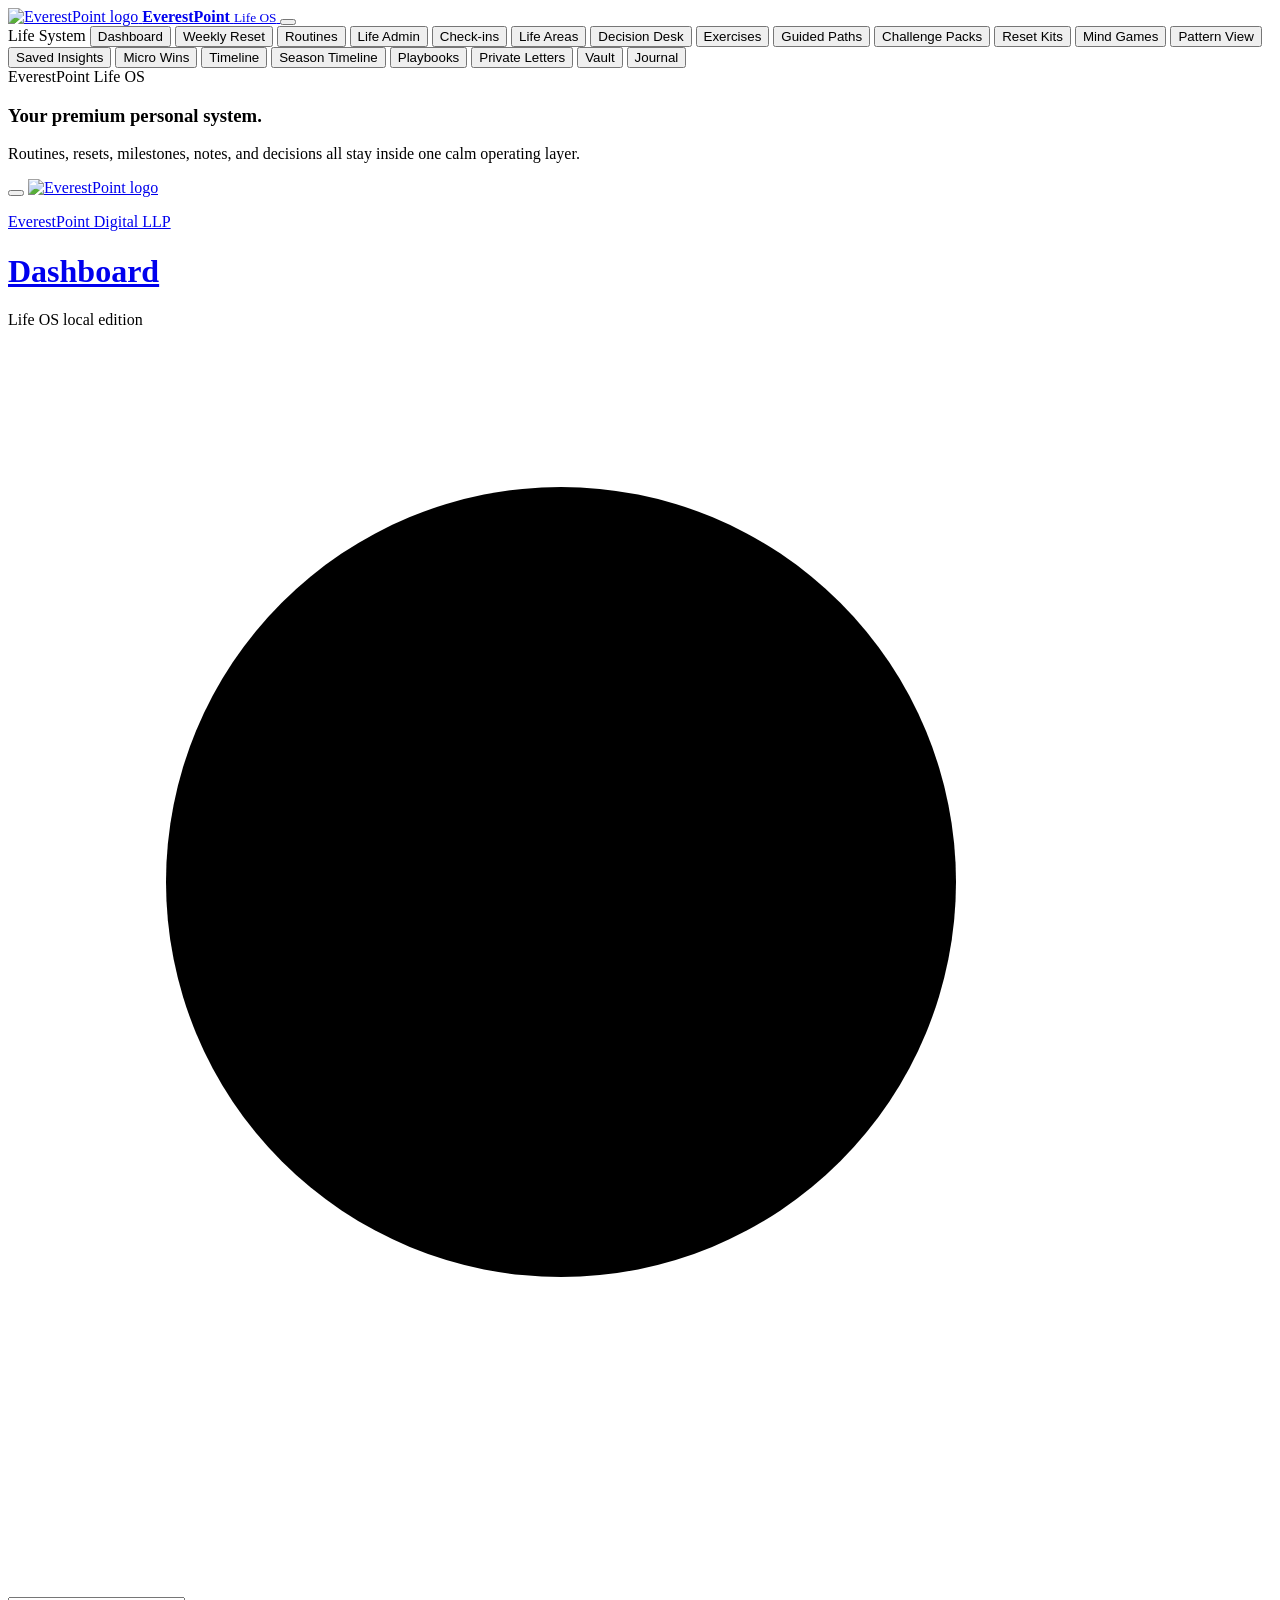
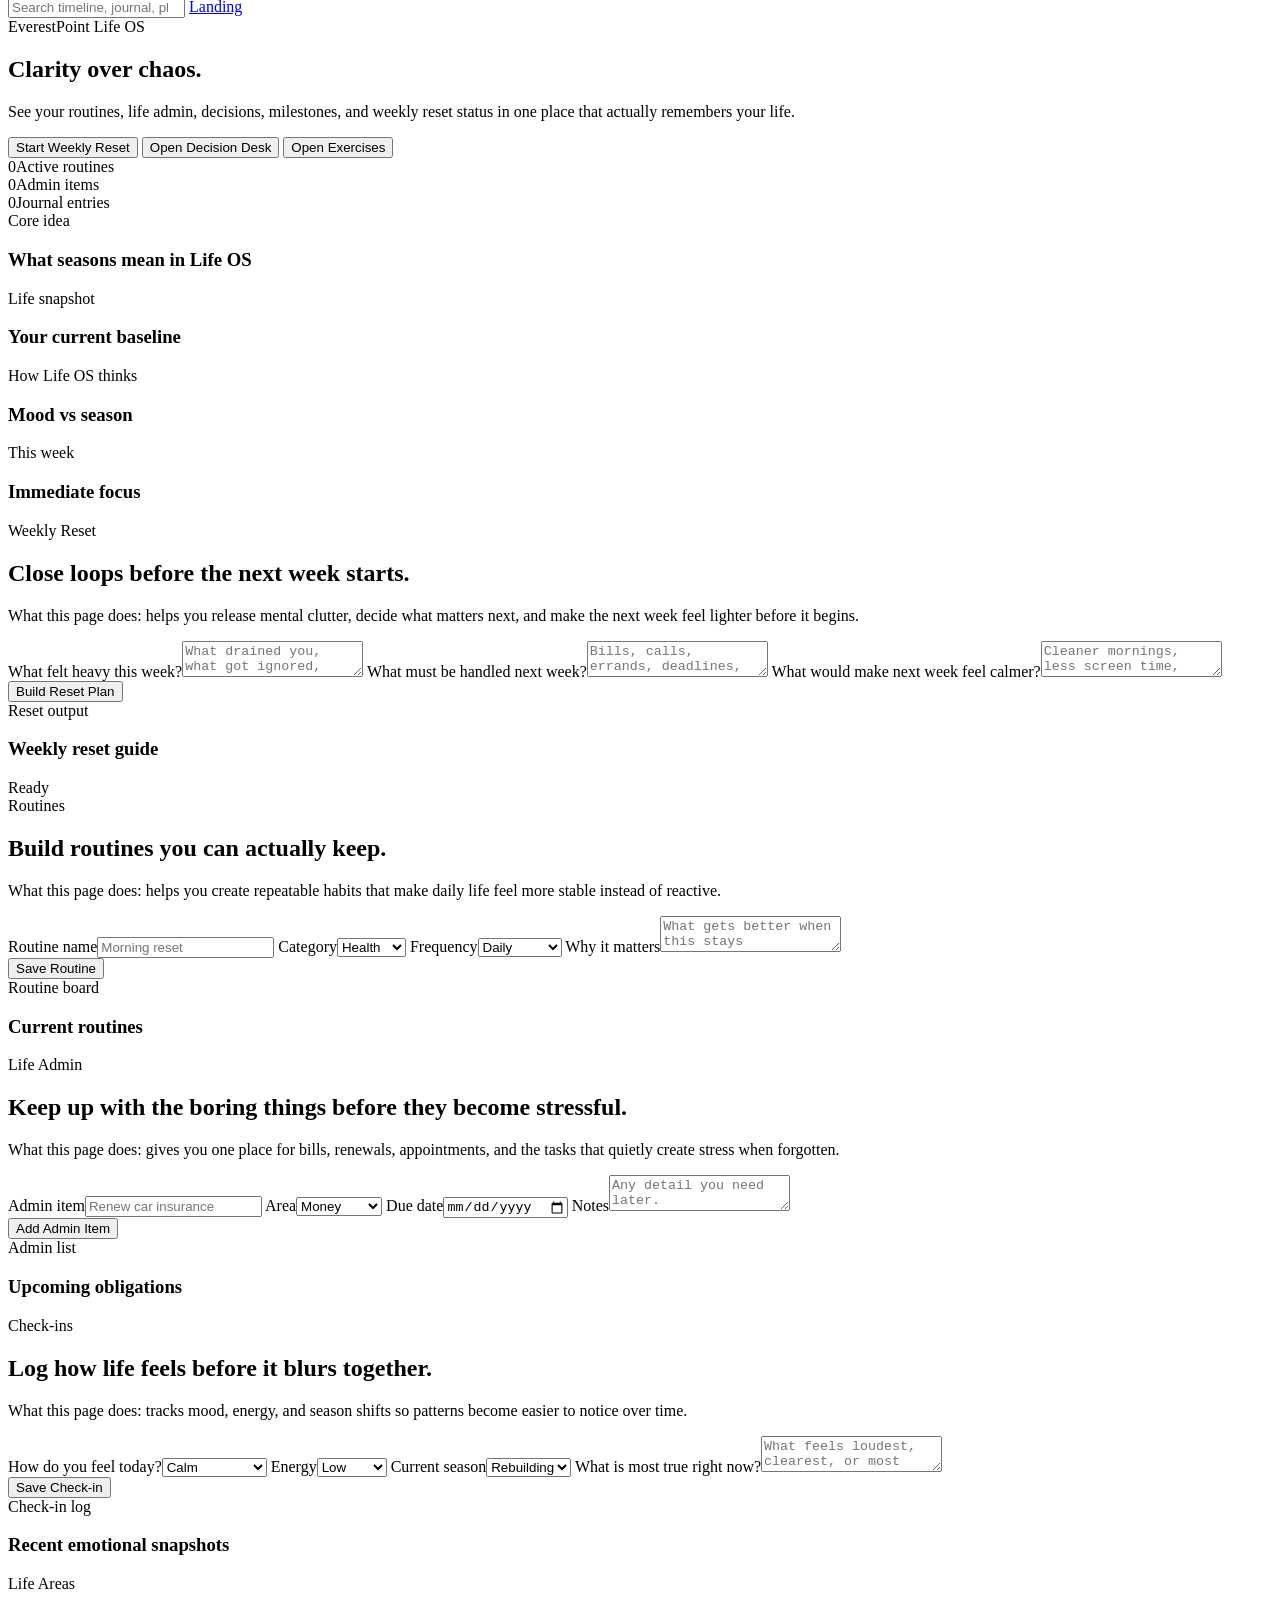
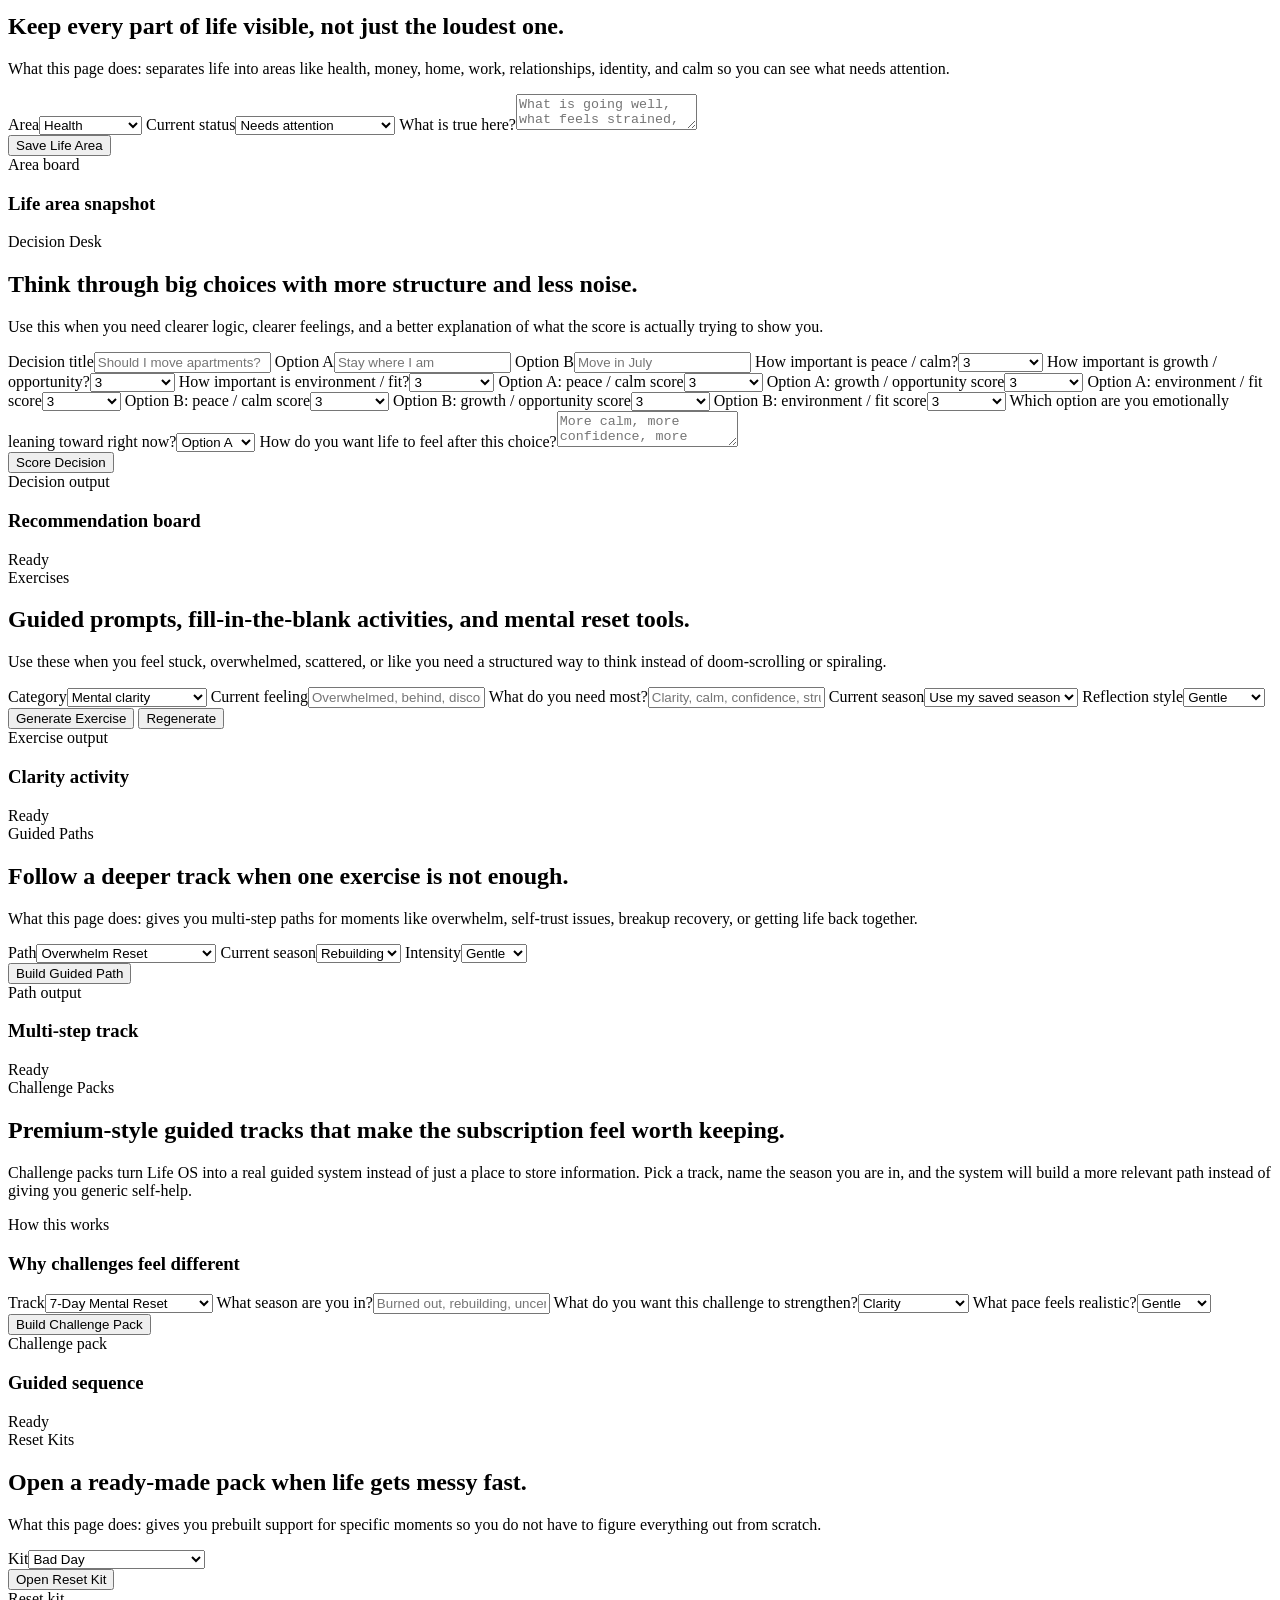
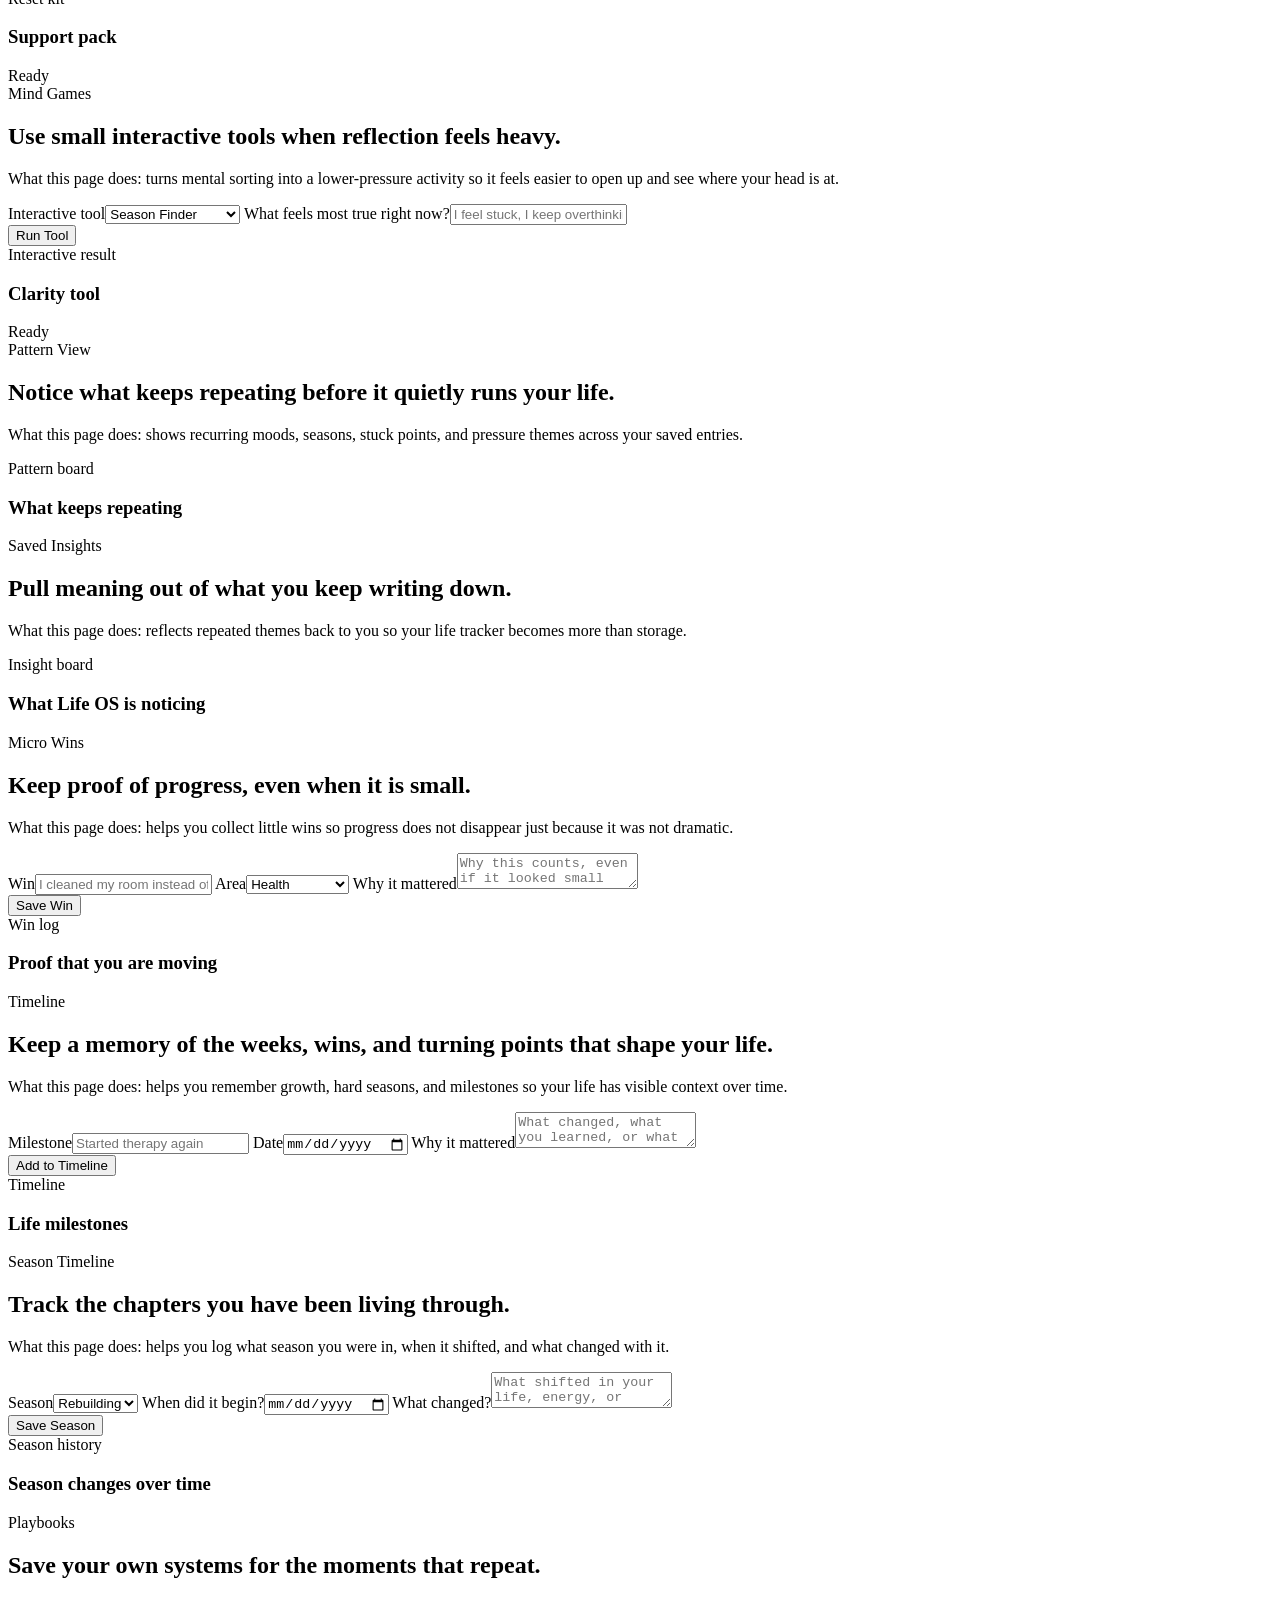
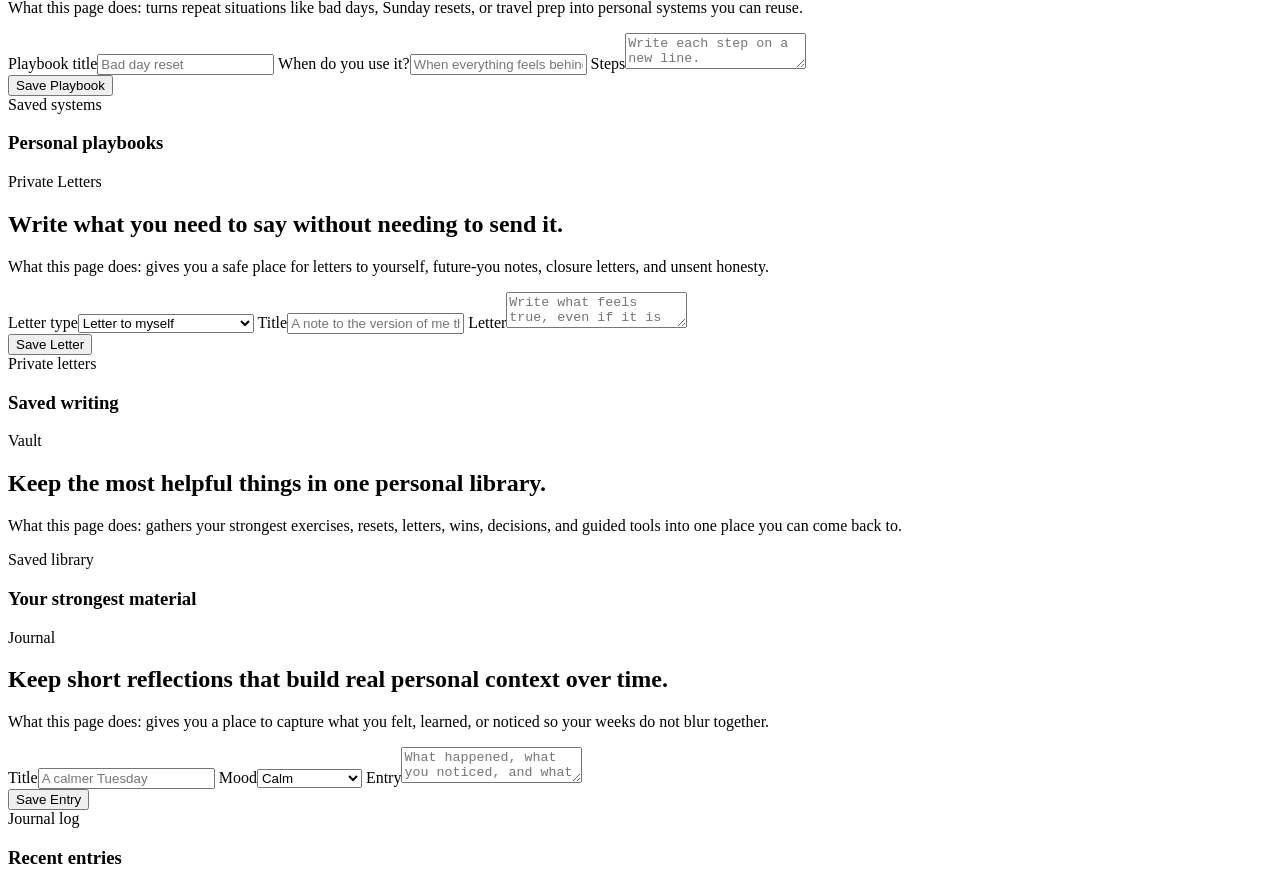
==== dashboard.html @ 5defb1c0 "Add files via upload" ====
<!DOCTYPE html>
<html lang="en">
<head>
  <meta charset="UTF-8">
  <meta name="viewport" content="width=device-width, initial-scale=1.0">
  <title>EverestPoint Life OS | Dashboard</title>
  <link rel="stylesheet" href="./styles.css">
</head>
<body class="dashboard-body life-body">
  <div class="dashboard-shell life-shell">
    <aside class="sidebar" data-sidebar>
      <div class="sidebar-top">
        <a class="brand brand-lockup brand-dashboard" href="#dashboard" data-route-link="dashboard" aria-label="Go to dashboard">
          <span class="brand-logo-wrap">
            <img class="brand-logo-image" src="./assets/everestpoint-logo.svg" alt="EverestPoint logo">
          </span>
          <span class="brand-copy">
            <strong>EverestPoint</strong>
            <small>Life OS</small>
          </span>
        </a>
        <button class="icon-button mobile-close" type="button" data-sidebar-close aria-label="Close sidebar">
          <span></span>
          <span></span>
        </button>
      </div>

      <div class="sidebar-group">
        <span class="sidebar-label">Life System</span>
        <button class="sidebar-link active" data-view-trigger="dashboard"><span>Dashboard</span></button>
        <button class="sidebar-link" data-view-trigger="reset"><span>Weekly Reset</span></button>
        <button class="sidebar-link" data-view-trigger="routines"><span>Routines</span></button>
        <button class="sidebar-link" data-view-trigger="admin"><span>Life Admin</span></button>
        <button class="sidebar-link" data-view-trigger="checkins"><span>Check-ins</span></button>
        <button class="sidebar-link" data-view-trigger="areas"><span>Life Areas</span></button>
        <button class="sidebar-link" data-view-trigger="decisions"><span>Decision Desk</span></button>
        <button class="sidebar-link" data-view-trigger="exercises"><span>Exercises</span></button>
        <button class="sidebar-link" data-view-trigger="paths"><span>Guided Paths</span></button>
        <button class="sidebar-link" data-view-trigger="challenges"><span>Challenge Packs</span></button>
        <button class="sidebar-link" data-view-trigger="resetkits"><span>Reset Kits</span></button>
        <button class="sidebar-link" data-view-trigger="games"><span>Mind Games</span></button>
        <button class="sidebar-link" data-view-trigger="patterns"><span>Pattern View</span></button>
        <button class="sidebar-link" data-view-trigger="insights"><span>Saved Insights</span></button>
        <button class="sidebar-link" data-view-trigger="wins"><span>Micro Wins</span></button>
        <button class="sidebar-link" data-view-trigger="timeline"><span>Timeline</span></button>
        <button class="sidebar-link" data-view-trigger="seasons"><span>Season Timeline</span></button>
        <button class="sidebar-link" data-view-trigger="playbooks"><span>Playbooks</span></button>
        <button class="sidebar-link" data-view-trigger="letters"><span>Private Letters</span></button>
        <button class="sidebar-link" data-view-trigger="vault"><span>Vault</span></button>
        <button class="sidebar-link" data-view-trigger="journal"><span>Journal</span></button>
      </div>

      <div class="sidebar-footer">
        <div class="sidebar-upgrade">
          <span class="mini-label">EverestPoint Life OS</span>
          <h3>Your premium personal system.</h3>
          <p>Routines, resets, milestones, notes, and decisions all stay inside one calm operating layer.</p>
        </div>
      </div>
    </aside>

    <div class="sidebar-overlay" data-sidebar-overlay></div>

    <main class="dashboard-main">
      <header class="topbar">
        <div class="topbar-left">
          <button class="icon-button mobile-toggle" type="button" data-sidebar-open aria-label="Open sidebar">
            <span></span><span></span><span></span>
          </button>
          <a class="topbar-brand" href="#dashboard" data-route-link="dashboard" aria-label="Go to dashboard">
            <span class="brand-logo-wrap topbar-logo">
              <img class="brand-logo-image" src="./assets/everestpoint-logo.svg" alt="EverestPoint logo">
            </span>
            <div>
              <p class="topbar-eyebrow">EverestPoint Digital LLP</p>
              <h1 class="topbar-title" data-page-title>Dashboard</h1>
            </div>
          </a>
        </div>

        <div class="topbar-right">
          <div class="ai-badge live">Life OS local edition</div>
          <label class="search-box">
            <svg viewBox="0 0 24 24" aria-hidden="true">
              <path d="M10.5 18a7.5 7.5 0 1 1 0-15 7.5 7.5 0 0 1 0 15Z"></path>
              <path d="M16.5 16.5 21 21"></path>
            </svg>
            <input type="search" placeholder="Search timeline, journal, playbooks..." data-global-search>
          </label>
          <a class="button button-secondary button-small" href="./index.html">Landing</a>
        </div>
      </header>

      <section class="dashboard-view active" data-view="dashboard">
        <div class="overview-hero">
          <div class="overview-copy surface-card">
            <span class="section-kicker">EverestPoint Life OS</span>
            <h2>Clarity over chaos.</h2>
            <p data-life-summary>See your routines, life admin, decisions, milestones, and weekly reset status in one place that actually remembers your life.</p>
            <div class="hero-actions">
              <button class="button button-primary" type="button" data-jump-view="reset">Start Weekly Reset</button>
              <button class="button button-secondary" type="button" data-jump-view="decisions">Open Decision Desk</button>
              <button class="button button-secondary" type="button" data-jump-view="exercises">Open Exercises</button>
            </div>
          </div>
          <div class="overview-metrics">
            <article class="metric-card"><span class="metric-value" data-metric-routines>0</span><span class="metric-label">Active routines</span></article>
            <article class="metric-card"><span class="metric-value" data-metric-admin>0</span><span class="metric-label">Admin items</span></article>
            <article class="metric-card"><span class="metric-value" data-metric-journal>0</span><span class="metric-label">Journal entries</span></article>
          </div>
        </div>

        <div class="overview-grid">
          <article class="surface-card season-explainer-card">
            <div class="surface-header">
              <div>
                <span class="mini-label">Core idea</span>
                <h3>What seasons mean in Life OS</h3>
              </div>
            </div>
            <div class="season-guide" data-season-explainer></div>
          </article>
        </div>

        <div class="overview-grid">
          <article class="surface-card">
            <div class="surface-header">
              <div>
                <span class="mini-label">Life snapshot</span>
                <h3>Your current baseline</h3>
              </div>
            </div>
            <div class="profile-summary" data-profile-summary></div>
          </article>

          <article class="surface-card">
            <div class="surface-header">
              <div>
                <span class="mini-label">How Life OS thinks</span>
                <h3>Mood vs season</h3>
              </div>
            </div>
            <div class="season-guide" data-season-guide></div>
          </article>

          <article class="surface-card">
            <div class="surface-header">
              <div>
                <span class="mini-label">This week</span>
                <h3>Immediate focus</h3>
              </div>
            </div>
            <div class="saved-preview" data-home-focus></div>
          </article>
        </div>
      </section>

      <section class="dashboard-view" data-view="reset">
        <div class="view-header">
          <div>
            <span class="section-kicker">Weekly Reset</span>
            <h2>Close loops before the next week starts.</h2>
            <p>What this page does: helps you release mental clutter, decide what matters next, and make the next week feel lighter before it begins.</p>
          </div>
        </div>
        <div class="tool-layout">
          <form class="surface-card tool-form" data-reset-form>
            <label><span>What felt heavy this week?</span><textarea name="heavy" placeholder="What drained you, what got ignored, what felt chaotic?"></textarea></label>
            <label><span>What must be handled next week?</span><textarea name="mustDo" placeholder="Bills, calls, errands, deadlines, home tasks, appointments."></textarea></label>
            <label><span>What would make next week feel calmer?</span><textarea name="calmer" placeholder="Cleaner mornings, less screen time, plan meals, fix sleep schedule, etc."></textarea></label>
            <div class="form-actions">
              <button class="button button-primary" type="submit">Build Reset Plan</button>
            </div>
          </form>
          <div class="surface-card tool-results">
            <div class="results-header">
              <div>
                <span class="mini-label">Reset output</span>
                <h3>Weekly reset guide</h3>
              </div>
              <span class="status-pill" data-reset-status>Ready</span>
            </div>
            <div class="growth-pack" data-reset-results></div>
          </div>
        </div>
      </section>

      <section class="dashboard-view" data-view="routines">
        <div class="view-header">
          <div>
            <span class="section-kicker">Routines</span>
            <h2>Build routines you can actually keep.</h2>
            <p>What this page does: helps you create repeatable habits that make daily life feel more stable instead of reactive.</p>
          </div>
        </div>
        <div class="tool-layout">
          <form class="surface-card tool-form" data-routine-form>
            <label><span>Routine name</span><input type="text" name="title" placeholder="Morning reset"></label>
            <label><span>Category</span><select name="category"><option>Health</option><option>Focus</option><option>Home</option><option>Money</option><option>Mindset</option></select></label>
            <label><span>Frequency</span><select name="frequency"><option>Daily</option><option>Weekdays</option><option>3x weekly</option><option>Weekly</option></select></label>
            <label><span>Why it matters</span><textarea name="why" placeholder="What gets better when this stays consistent?"></textarea></label>
            <div class="form-actions">
              <button class="button button-primary" type="submit">Save Routine</button>
            </div>
          </form>
          <div class="surface-card tool-results">
            <div class="results-header">
              <div>
                <span class="mini-label">Routine board</span>
                <h3>Current routines</h3>
              </div>
            </div>
            <div class="idea-grid" data-routine-results></div>
          </div>
        </div>
      </section>

      <section class="dashboard-view" data-view="admin">
        <div class="view-header">
          <div>
            <span class="section-kicker">Life Admin</span>
            <h2>Keep up with the boring things before they become stressful.</h2>
            <p>What this page does: gives you one place for bills, renewals, appointments, and the tasks that quietly create stress when forgotten.</p>
          </div>
        </div>
        <div class="tool-layout">
          <form class="surface-card tool-form" data-admin-form>
            <label><span>Admin item</span><input type="text" name="title" placeholder="Renew car insurance"></label>
            <label><span>Area</span><select name="area"><option>Money</option><option>Home</option><option>Health</option><option>Travel</option><option>Paperwork</option></select></label>
            <label><span>Due date</span><input type="date" name="dueDate"></label>
            <label><span>Notes</span><textarea name="notes" placeholder="Any detail you need later."></textarea></label>
            <div class="form-actions">
              <button class="button button-primary" type="submit">Add Admin Item</button>
            </div>
          </form>
          <div class="surface-card tool-results">
            <div class="results-header">
              <div>
                <span class="mini-label">Admin list</span>
                <h3>Upcoming obligations</h3>
              </div>
            </div>
            <div class="library-list" data-admin-results></div>
          </div>
        </div>
      </section>

      <section class="dashboard-view" data-view="checkins">
        <div class="view-header">
          <div>
            <span class="section-kicker">Check-ins</span>
            <h2>Log how life feels before it blurs together.</h2>
            <p>What this page does: tracks mood, energy, and season shifts so patterns become easier to notice over time.</p>
          </div>
        </div>
        <div class="tool-layout">
          <form class="surface-card tool-form" data-checkin-form>
            <label><span>How do you feel today?</span><select name="mood"><option>Calm</option><option>Overwhelmed</option><option>Anxious</option><option>Hopeful</option><option>Tired</option><option>Focused</option><option>Numb</option></select></label>
            <label><span>Energy</span><select name="energy"><option>Low</option><option>Medium</option><option>High</option></select></label>
            <label><span>Current season</span><select name="season"><option>Rebuilding</option><option>Recovery</option><option>Transition</option><option>Growth</option><option>Stabilizing</option><option>Heavy</option></select></label>
            <label><span>What is most true right now?</span><textarea name="note" placeholder="What feels loudest, clearest, or most important today?"></textarea></label>
            <div class="form-actions">
              <button class="button button-primary" type="submit">Save Check-in</button>
            </div>
          </form>
          <div class="surface-card tool-results">
            <div class="results-header">
              <div><span class="mini-label">Check-in log</span><h3>Recent emotional snapshots</h3></div>
            </div>
            <div class="library-list" data-checkin-results></div>
          </div>
        </div>
      </section>

      <section class="dashboard-view" data-view="areas">
        <div class="view-header">
          <div>
            <span class="section-kicker">Life Areas</span>
            <h2>Keep every part of life visible, not just the loudest one.</h2>
            <p>What this page does: separates life into areas like health, money, home, work, relationships, identity, and calm so you can see what needs attention.</p>
          </div>
        </div>
        <div class="tool-layout">
          <form class="surface-card tool-form" data-area-form>
            <label><span>Area</span><select name="area"><option>Health</option><option>Relationships</option><option>Home</option><option>Money</option><option>Work</option><option>Identity</option><option>Calm</option></select></label>
            <label><span>Current status</span><select name="status"><option>Needs attention</option><option>Holding steady</option><option>Improving</option><option>Messy but manageable</option></select></label>
            <label><span>What is true here?</span><textarea name="note" placeholder="What is going well, what feels strained, or what needs a reset?"></textarea></label>
            <div class="form-actions"><button class="button button-primary" type="submit">Save Life Area</button></div>
          </form>
          <div class="surface-card tool-results">
            <div class="results-header"><div><span class="mini-label">Area board</span><h3>Life area snapshot</h3></div></div>
            <div class="idea-grid" data-area-results></div>
          </div>
        </div>
      </section>

      <section class="dashboard-view" data-view="decisions">
        <div class="view-header">
          <div>
            <span class="section-kicker">Decision Desk</span>
            <h2>Think through big choices with more structure and less noise.</h2>
            <p>Use this when you need clearer logic, clearer feelings, and a better explanation of what the score is actually trying to show you.</p>
          </div>
        </div>
        <div class="tool-layout">
          <form class="surface-card tool-form" data-decision-form>
            <label><span>Decision title</span><input type="text" name="title" placeholder="Should I move apartments?"></label>
            <label><span>Option A</span><input type="text" name="optionA" placeholder="Stay where I am"></label>
            <label><span>Option B</span><input type="text" name="optionB" placeholder="Move in July"></label>
            <label><span>How important is peace / calm?</span><select name="peaceWeight"><option value="1">1 - low</option><option value="2">2</option><option value="3" selected>3</option><option value="4">4</option><option value="5">5 - highest</option></select></label>
            <label><span>How important is growth / opportunity?</span><select name="growthWeight"><option value="1">1 - low</option><option value="2">2</option><option value="3" selected>3</option><option value="4">4</option><option value="5">5 - highest</option></select></label>
            <label><span>How important is environment / fit?</span><select name="environmentWeight"><option value="1">1 - low</option><option value="2">2</option><option value="3" selected>3</option><option value="4">4</option><option value="5">5 - highest</option></select></label>
            <label><span>Option A: peace / calm score</span><select name="optionAPeace"><option value="1">1 - weak</option><option value="2">2</option><option value="3" selected>3</option><option value="4">4</option><option value="5">5 - strong</option></select></label>
            <label><span>Option A: growth / opportunity score</span><select name="optionAGrowth"><option value="1">1 - weak</option><option value="2">2</option><option value="3" selected>3</option><option value="4">4</option><option value="5">5 - strong</option></select></label>
            <label><span>Option A: environment / fit score</span><select name="optionAEnvironment"><option value="1">1 - weak</option><option value="2">2</option><option value="3" selected>3</option><option value="4">4</option><option value="5">5 - strong</option></select></label>
            <label><span>Option B: peace / calm score</span><select name="optionBPeace"><option value="1">1 - weak</option><option value="2">2</option><option value="3" selected>3</option><option value="4">4</option><option value="5">5 - strong</option></select></label>
            <label><span>Option B: growth / opportunity score</span><select name="optionBGrowth"><option value="1">1 - weak</option><option value="2">2</option><option value="3" selected>3</option><option value="4">4</option><option value="5">5 - strong</option></select></label>
            <label><span>Option B: environment / fit score</span><select name="optionBEnvironment"><option value="1">1 - weak</option><option value="2">2</option><option value="3" selected>3</option><option value="4">4</option><option value="5">5 - strong</option></select></label>
            <label><span>Which option are you emotionally leaning toward right now?</span><select name="lean"><option value="A">Option A</option><option value="B">Option B</option><option value="split">I feel split</option></select></label>
            <label><span>How do you want life to feel after this choice?</span><textarea name="desiredFeel" placeholder="More calm, more confidence, more growth, healthier environment, etc."></textarea></label>
            <div class="form-actions">
              <button class="button button-primary" type="submit">Score Decision</button>
            </div>
          </form>
          <div class="surface-card tool-results">
            <div class="results-header">
              <div>
                <span class="mini-label">Decision output</span>
                <h3>Recommendation board</h3>
              </div>
              <span class="status-pill" data-decision-status>Ready</span>
            </div>
            <div class="growth-pack" data-decision-results></div>
          </div>
        </div>
      </section>

      <section class="dashboard-view" data-view="exercises">
        <div class="view-header">
          <div>
            <span class="section-kicker">Exercises</span>
            <h2>Guided prompts, fill-in-the-blank activities, and mental reset tools.</h2>
            <p>Use these when you feel stuck, overwhelmed, scattered, or like you need a structured way to think instead of doom-scrolling or spiraling.</p>
          </div>
        </div>
        <div class="tool-layout">
          <form class="surface-card tool-form" data-exercise-form>
            <label><span>Category</span><select name="category"><option>Mental clarity</option><option>Weekly reset</option><option>Decision making</option><option>Self-awareness</option><option>Routine repair</option><option>Relationships</option><option>Life direction</option><option>Low-energy support</option><option>Poem reflection</option></select></label>
            <label><span>Current feeling</span><input type="text" name="feeling" placeholder="Overwhelmed, behind, disconnected, uncertain..."></label>
            <label><span>What do you need most?</span><input type="text" name="need" placeholder="Clarity, calm, confidence, structure, release..."></label>
            <label><span>Current season</span><select name="season"><option value="">Use my saved season</option><option>Rebuilding</option><option>Recovery</option><option>Transition</option><option>Growth</option><option>Stabilizing</option><option>Heavy</option></select></label>
            <label><span>Reflection style</span><select name="mode"><option>Gentle</option><option>Balanced</option><option>Deeper</option><option>Hard truth</option></select></label>
            <div class="form-actions">
              <button class="button button-primary" type="submit">Generate Exercise</button>
              <button class="button button-secondary" type="button" data-regenerate-exercise>Regenerate</button>
            </div>
          </form>
          <div class="surface-card tool-results">
            <div class="results-header">
              <div>
                <span class="mini-label">Exercise output</span>
                <h3>Clarity activity</h3>
              </div>
              <span class="status-pill" data-exercise-status>Ready</span>
            </div>
            <div class="caption-stack" data-exercise-results></div>
          </div>
        </div>
      </section>

      <section class="dashboard-view" data-view="paths">
        <div class="view-header">
          <div>
            <span class="section-kicker">Guided Paths</span>
            <h2>Follow a deeper track when one exercise is not enough.</h2>
            <p>What this page does: gives you multi-step paths for moments like overwhelm, self-trust issues, breakup recovery, or getting life back together.</p>
          </div>
        </div>
        <div class="tool-layout">
          <form class="surface-card tool-form" data-path-form>
            <label><span>Path</span><select name="path"><option>Overwhelm Reset</option><option>Self-Trust Rebuild</option><option>Breakup Recovery</option><option>Getting Life Back Together</option></select></label>
            <label><span>Current season</span><select name="season"><option>Rebuilding</option><option>Recovery</option><option>Transition</option><option>Growth</option><option>Stabilizing</option><option>Heavy</option></select></label>
            <label><span>Intensity</span><select name="intensity"><option>Gentle</option><option>Steady</option><option>Deeper</option></select></label>
            <div class="form-actions"><button class="button button-primary" type="submit">Build Guided Path</button></div>
          </form>
          <div class="surface-card tool-results">
            <div class="results-header"><div><span class="mini-label">Path output</span><h3>Multi-step track</h3></div><span class="status-pill" data-path-status>Ready</span></div>
            <div class="growth-pack" data-path-results></div>
          </div>
        </div>
      </section>

      <section class="dashboard-view" data-view="challenges">
        <div class="view-header">
          <div>
            <span class="section-kicker">Challenge Packs</span>
            <h2>Premium-style guided tracks that make the subscription feel worth keeping.</h2>
            <p>Challenge packs turn Life OS into a real guided system instead of just a place to store information. Pick a track, name the season you are in, and the system will build a more relevant path instead of giving you generic self-help.</p>
          </div>
        </div>
        <div class="overview-grid challenge-intro-grid">
          <article class="surface-card">
            <div class="surface-header">
              <div>
                <span class="mini-label">How this works</span>
                <h3>Why challenges feel different</h3>
              </div>
            </div>
            <div class="season-guide" data-challenge-explainer></div>
          </article>
        </div>
        <div class="tool-layout">
          <form class="surface-card tool-form" data-challenge-form>
            <label><span>Track</span><select name="track"><option>7-Day Mental Reset</option><option>14-Day Routine Rebuild</option><option>7-Day Self-Trust Reset</option><option>Clean Slate Week</option><option>Burnout Recovery Reset</option><option>Sunday Reset System</option></select></label>
            <label><span>What season are you in?</span><input type="text" name="season" placeholder="Burned out, rebuilding, uncertain, restarting, trying to get stable..."></label>
            <label><span>What do you want this challenge to strengthen?</span><select name="focus"><option>Clarity</option><option>Consistency</option><option>Confidence</option><option>Calm</option><option>Energy</option><option>Boundaries</option><option>Follow-through</option><option>Direction</option></select></label>
            <label><span>What pace feels realistic?</span><select name="pace"><option>Gentle</option><option>Steady</option><option>Focused</option></select></label>
            <div class="form-actions">
              <button class="button button-primary" type="submit">Build Challenge Pack</button>
            </div>
          </form>
          <div class="surface-card tool-results">
            <div class="results-header">
              <div>
                <span class="mini-label">Challenge pack</span>
                <h3>Guided sequence</h3>
              </div>
              <span class="status-pill" data-challenge-status>Ready</span>
            </div>
            <div class="growth-pack" data-challenge-results></div>
          </div>
        </div>
      </section>

      <section class="dashboard-view" data-view="resetkits">
        <div class="view-header">
          <div>
            <span class="section-kicker">Reset Kits</span>
            <h2>Open a ready-made pack when life gets messy fast.</h2>
            <p>What this page does: gives you prebuilt support for specific moments so you do not have to figure everything out from scratch.</p>
          </div>
        </div>
        <div class="tool-layout">
          <form class="surface-card tool-form" data-resetkit-form>
            <label><span>Kit</span><select name="kit"><option>Bad Day</option><option>Sunday Reset</option><option>After a Hard Conversation</option><option>When I Feel Behind</option><option>When Life Feels Messy</option></select></label>
            <div class="form-actions"><button class="button button-primary" type="submit">Open Reset Kit</button></div>
          </form>
          <div class="surface-card tool-results">
            <div class="results-header"><div><span class="mini-label">Reset kit</span><h3>Support pack</h3></div><span class="status-pill" data-resetkit-status>Ready</span></div>
            <div class="growth-pack" data-resetkit-results></div>
          </div>
        </div>
      </section>

      <section class="dashboard-view" data-view="games">
        <div class="view-header">
          <div>
            <span class="section-kicker">Mind Games</span>
            <h2>Use small interactive tools when reflection feels heavy.</h2>
            <p>What this page does: turns mental sorting into a lower-pressure activity so it feels easier to open up and see where your head is at.</p>
          </div>
        </div>
        <div class="tool-layout">
          <form class="surface-card tool-form" data-game-form>
            <label><span>Interactive tool</span><select name="game"><option>Season Finder</option><option>Control vs Release</option><option>Reset Roulette</option></select></label>
            <label><span>What feels most true right now?</span><input type="text" name="input" placeholder="I feel stuck, I keep overthinking, everything feels loud..."></label>
            <div class="form-actions"><button class="button button-primary" type="submit">Run Tool</button></div>
          </form>
          <div class="surface-card tool-results">
            <div class="results-header"><div><span class="mini-label">Interactive result</span><h3>Clarity tool</h3></div><span class="status-pill" data-game-status>Ready</span></div>
            <div class="growth-pack" data-game-results></div>
          </div>
        </div>
      </section>

      <section class="dashboard-view" data-view="patterns">
        <div class="view-header">
          <div>
            <span class="section-kicker">Pattern View</span>
            <h2>Notice what keeps repeating before it quietly runs your life.</h2>
            <p>What this page does: shows recurring moods, seasons, stuck points, and pressure themes across your saved entries.</p>
          </div>
        </div>
        <div class="surface-card tool-results">
          <div class="results-header"><div><span class="mini-label">Pattern board</span><h3>What keeps repeating</h3></div></div>
          <div class="growth-pack" data-pattern-results></div>
        </div>
      </section>

      <section class="dashboard-view" data-view="insights">
        <div class="view-header">
          <div>
            <span class="section-kicker">Saved Insights</span>
            <h2>Pull meaning out of what you keep writing down.</h2>
            <p>What this page does: reflects repeated themes back to you so your life tracker becomes more than storage.</p>
          </div>
        </div>
        <div class="surface-card tool-results">
          <div class="results-header"><div><span class="mini-label">Insight board</span><h3>What Life OS is noticing</h3></div></div>
          <div class="growth-pack" data-insight-results></div>
        </div>
      </section>

      <section class="dashboard-view" data-view="wins">
        <div class="view-header">
          <div>
            <span class="section-kicker">Micro Wins</span>
            <h2>Keep proof of progress, even when it is small.</h2>
            <p>What this page does: helps you collect little wins so progress does not disappear just because it was not dramatic.</p>
          </div>
        </div>
        <div class="tool-layout">
          <form class="surface-card tool-form" data-win-form>
            <label><span>Win</span><input type="text" name="title" placeholder="I cleaned my room instead of spiraling"></label>
            <label><span>Area</span><select name="area"><option>Health</option><option>Home</option><option>Work</option><option>Relationships</option><option>Mindset</option><option>Money</option></select></label>
            <label><span>Why it mattered</span><textarea name="note" placeholder="Why this counts, even if it looked small from the outside."></textarea></label>
            <div class="form-actions"><button class="button button-primary" type="submit">Save Win</button></div>
          </form>
          <div class="surface-card tool-results">
            <div class="results-header"><div><span class="mini-label">Win log</span><h3>Proof that you are moving</h3></div></div>
            <div class="library-list" data-win-results></div>
          </div>
        </div>
      </section>

      <section class="dashboard-view" data-view="timeline">
        <div class="view-header">
          <div>
            <span class="section-kicker">Timeline</span>
            <h2>Keep a memory of the weeks, wins, and turning points that shape your life.</h2>
            <p>What this page does: helps you remember growth, hard seasons, and milestones so your life has visible context over time.</p>
          </div>
        </div>
        <div class="tool-layout">
          <form class="surface-card tool-form" data-timeline-form>
            <label><span>Milestone</span><input type="text" name="title" placeholder="Started therapy again"></label>
            <label><span>Date</span><input type="date" name="date"></label>
            <label><span>Why it mattered</span><textarea name="notes" placeholder="What changed, what you learned, or what this meant."></textarea></label>
            <div class="form-actions">
              <button class="button button-primary" type="submit">Add to Timeline</button>
            </div>
          </form>
          <div class="surface-card tool-results">
            <div class="results-header">
              <div>
                <span class="mini-label">Timeline</span>
                <h3>Life milestones</h3>
              </div>
            </div>
            <div class="library-list" data-timeline-results></div>
          </div>
        </div>
      </section>

      <section class="dashboard-view" data-view="seasons">
        <div class="view-header">
          <div>
            <span class="section-kicker">Season Timeline</span>
            <h2>Track the chapters you have been living through.</h2>
            <p>What this page does: helps you log what season you were in, when it shifted, and what changed with it.</p>
          </div>
        </div>
        <div class="tool-layout">
          <form class="surface-card tool-form" data-season-form>
            <label><span>Season</span><select name="season"><option>Rebuilding</option><option>Recovery</option><option>Transition</option><option>Growth</option><option>Stabilizing</option><option>Heavy</option></select></label>
            <label><span>When did it begin?</span><input type="date" name="date"></label>
            <label><span>What changed?</span><textarea name="notes" placeholder="What shifted in your life, energy, or mindset?"></textarea></label>
            <div class="form-actions"><button class="button button-primary" type="submit">Save Season</button></div>
          </form>
          <div class="surface-card tool-results">
            <div class="results-header"><div><span class="mini-label">Season history</span><h3>Season changes over time</h3></div></div>
            <div class="library-list" data-season-results></div>
          </div>
        </div>
      </section>

      <section class="dashboard-view" data-view="playbooks">
        <div class="view-header">
          <div>
            <span class="section-kicker">Playbooks</span>
            <h2>Save your own systems for the moments that repeat.</h2>
            <p>What this page does: turns repeat situations like bad days, Sunday resets, or travel prep into personal systems you can reuse.</p>
          </div>
        </div>
        <div class="tool-layout">
          <form class="surface-card tool-form" data-playbook-form>
            <label><span>Playbook title</span><input type="text" name="title" placeholder="Bad day reset"></label>
            <label><span>When do you use it?</span><input type="text" name="trigger" placeholder="When everything feels behind"></label>
            <label><span>Steps</span><textarea name="steps" placeholder="Write each step on a new line."></textarea></label>
            <div class="form-actions">
              <button class="button button-primary" type="submit">Save Playbook</button>
            </div>
          </form>
          <div class="surface-card tool-results">
            <div class="results-header">
              <div>
                <span class="mini-label">Saved systems</span>
                <h3>Personal playbooks</h3>
              </div>
            </div>
            <div class="caption-stack" data-playbook-results></div>
          </div>
        </div>
      </section>

      <section class="dashboard-view" data-view="letters">
        <div class="view-header">
          <div>
            <span class="section-kicker">Private Letters</span>
            <h2>Write what you need to say without needing to send it.</h2>
            <p>What this page does: gives you a safe place for letters to yourself, future-you notes, closure letters, and unsent honesty.</p>
          </div>
        </div>
        <div class="tool-layout">
          <form class="surface-card tool-form" data-letter-form>
            <label><span>Letter type</span><select name="type"><option>Letter to myself</option><option>Future self note</option><option>What I wish I could say</option><option>Closure letter I won't send</option></select></label>
            <label><span>Title</span><input type="text" name="title" placeholder="A note to the version of me that is trying"></label>
            <label><span>Letter</span><textarea name="body" placeholder="Write what feels true, even if it is messy."></textarea></label>
            <div class="form-actions"><button class="button button-primary" type="submit">Save Letter</button></div>
          </form>
          <div class="surface-card tool-results">
            <div class="results-header"><div><span class="mini-label">Private letters</span><h3>Saved writing</h3></div></div>
            <div class="library-list" data-letter-results></div>
          </div>
        </div>
      </section>

      <section class="dashboard-view" data-view="vault">
        <div class="view-header">
          <div>
            <span class="section-kicker">Vault</span>
            <h2>Keep the most helpful things in one personal library.</h2>
            <p>What this page does: gathers your strongest exercises, resets, letters, wins, decisions, and guided tools into one place you can come back to.</p>
          </div>
        </div>
        <div class="surface-card tool-results">
          <div class="results-header"><div><span class="mini-label">Saved library</span><h3>Your strongest material</h3></div></div>
          <div class="library-list" data-vault-results></div>
        </div>
      </section>

      <section class="dashboard-view" data-view="journal">
        <div class="view-header">
          <div>
            <span class="section-kicker">Journal</span>
            <h2>Keep short reflections that build real personal context over time.</h2>
            <p>What this page does: gives you a place to capture what you felt, learned, or noticed so your weeks do not blur together.</p>
          </div>
        </div>
        <div class="tool-layout">
          <form class="surface-card tool-form" data-journal-form>
            <label><span>Title</span><input type="text" name="title" placeholder="A calmer Tuesday"></label>
            <label><span>Mood</span><select name="mood"><option>Calm</option><option>Tired</option><option>Focused</option><option>Overwhelmed</option><option>Hopeful</option></select></label>
            <label><span>Entry</span><textarea name="entry" placeholder="What happened, what you noticed, and what you want to remember."></textarea></label>
            <div class="form-actions">
              <button class="button button-primary" type="submit">Save Entry</button>
            </div>
          </form>
          <div class="surface-card tool-results">
            <div class="results-header">
              <div>
                <span class="mini-label">Journal log</span>
                <h3>Recent entries</h3>
              </div>
            </div>
            <div class="library-list" data-journal-results></div>
          </div>
        </div>
      </section>
    </main>
  </div>

  <div class="toast" data-toast></div>
  <script src="./script.js"></script>
</body>
</html>
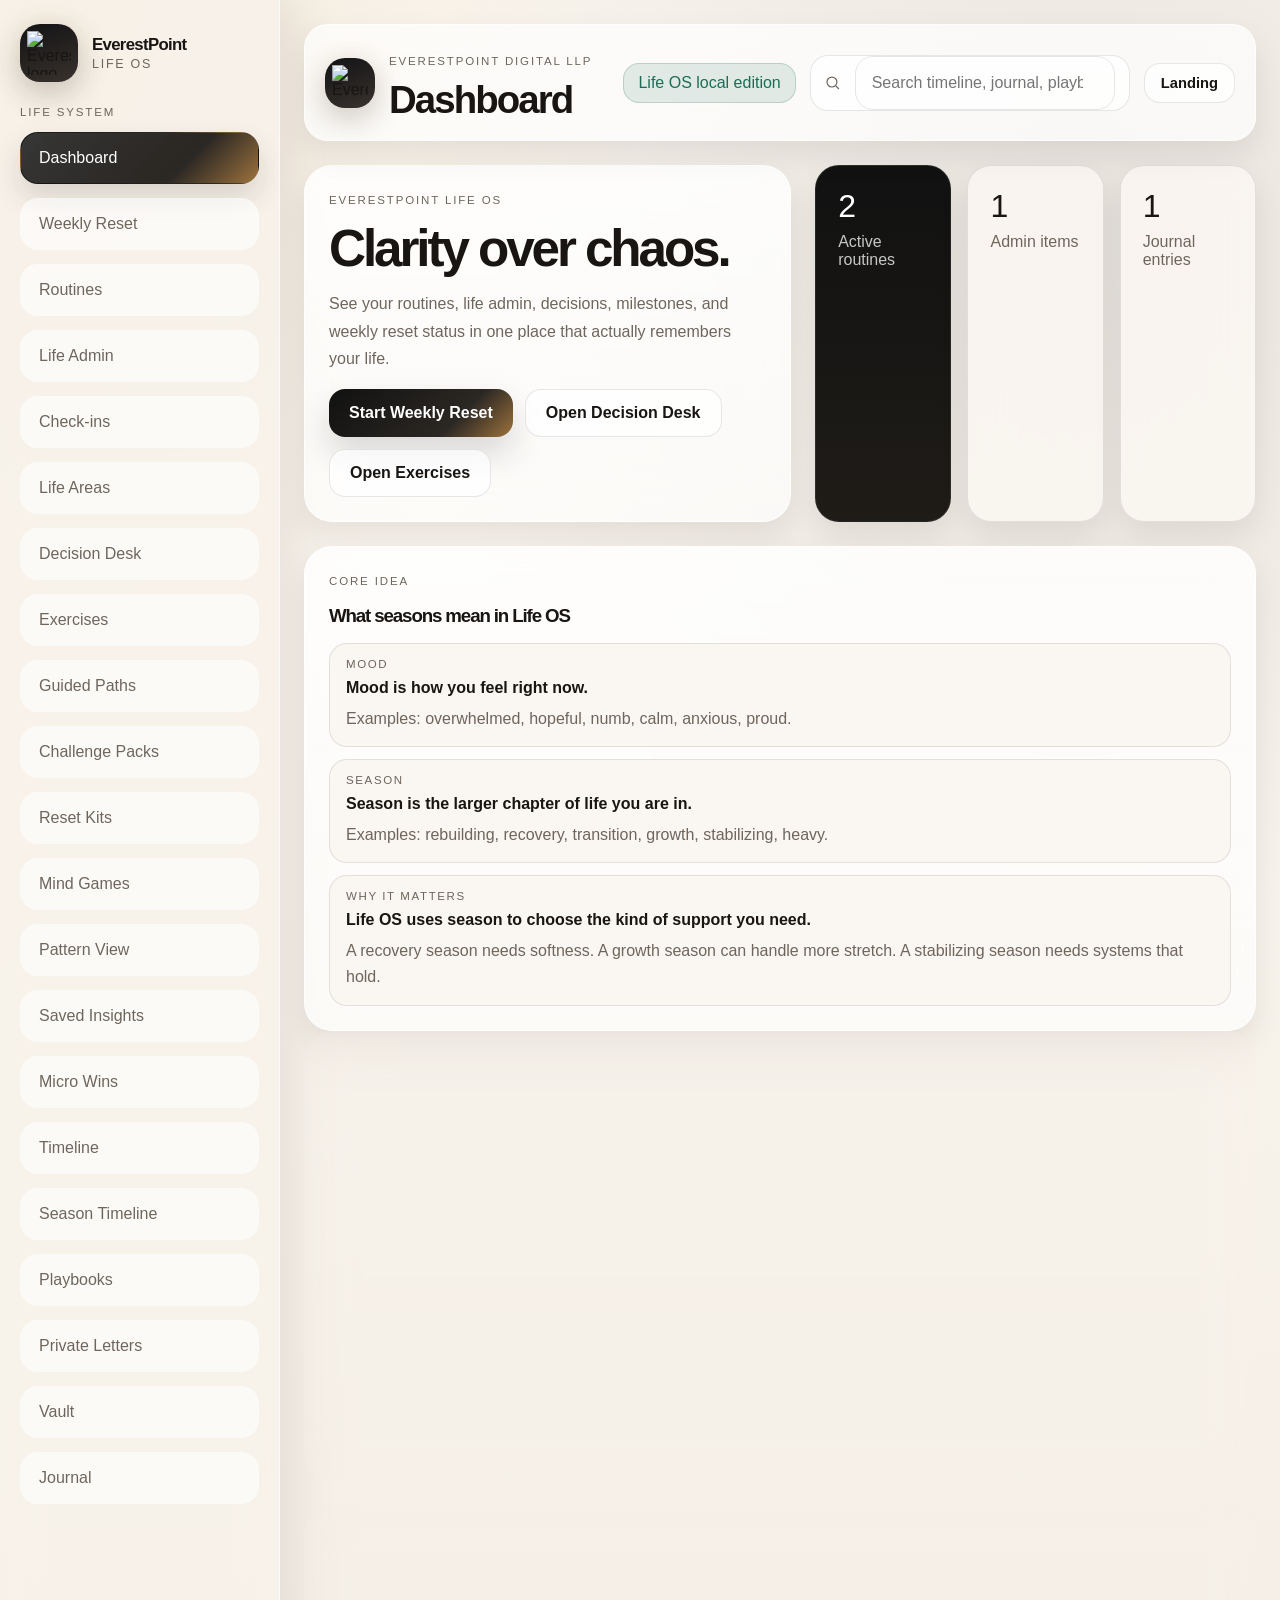
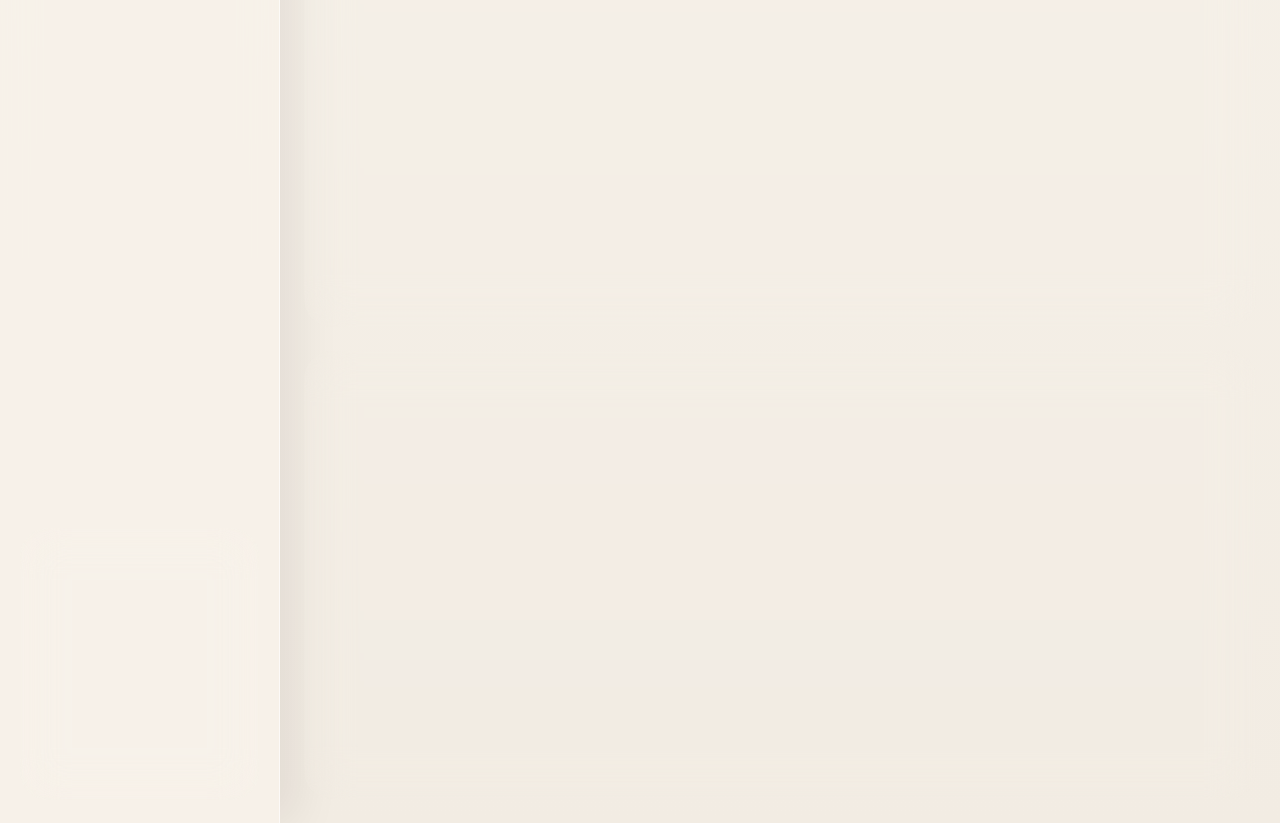
==== commit bfc6ac7e: "Add files via upload" ====
--- a/dashboard.html
+++ b/dashboard.html
@@ -12,7 +12,7 @@
       <div class="sidebar-top">
         <a class="brand brand-lockup brand-dashboard" href="#dashboard" data-route-link="dashboard" aria-label="Go to dashboard">
           <span class="brand-logo-wrap">
-            <img class="brand-logo-image" src="./assets/everestpoint-logo.svg" alt="EverestPoint logo">
+            <img class="brand-logo-image" src="./everestpoint-logo.svg" alt="EverestPoint logo">
           </span>
           <span class="brand-copy">
             <strong>EverestPoint</strong>
@@ -69,7 +69,7 @@
           </button>
           <a class="topbar-brand" href="#dashboard" data-route-link="dashboard" aria-label="Go to dashboard">
             <span class="brand-logo-wrap topbar-logo">
-              <img class="brand-logo-image" src="./assets/everestpoint-logo.svg" alt="EverestPoint logo">
+              <img class="brand-logo-image" src="./everestpoint-logo.svg" alt="EverestPoint logo">
             </span>
             <div>
               <p class="topbar-eyebrow">EverestPoint Digital LLP</p>
--- a/styles.css
+++ b/styles.css
@@ -0,0 +1,627 @@
+:root {
+  --bg: #f6f1e8;
+  --bg-soft: #fcf8f2;
+  --surface: rgba(255, 255, 255, 0.82);
+  --surface-strong: #ffffff;
+  --surface-dark: #131313;
+  --text: #181513;
+  --muted: #6e665d;
+  --line: rgba(24, 21, 19, 0.1);
+  --brand: #0f0f11;
+  --accent: #c89b5f;
+  --accent-2: #8d6636;
+  --green: #1c6d55;
+  --shadow: 0 22px 60px rgba(24, 18, 12, 0.12);
+  --shadow-soft: 0 14px 30px rgba(24, 18, 12, 0.08);
+  --radius-xl: 32px;
+  --radius-lg: 24px;
+  --radius-md: 18px;
+  --radius-sm: 14px;
+  --font-body: "Segoe UI", "Helvetica Neue", Arial, sans-serif;
+  --font-display: "Aptos Display", "Trebuchet MS", "Segoe UI", sans-serif;
+  --transition: 220ms ease;
+}
+
+* { box-sizing: border-box; }
+html { scroll-behavior: smooth; }
+body {
+  margin: 0;
+  min-height: 100vh;
+  font-family: var(--font-body);
+  color: var(--text);
+  background:
+    radial-gradient(circle at top left, rgba(200, 155, 95, 0.14), transparent 24%),
+    radial-gradient(circle at 84% 10%, rgba(16, 16, 16, 0.08), transparent 28%),
+    linear-gradient(180deg, #faf6ef 0%, #f2ece3 100%);
+}
+a { color: inherit; text-decoration: none; }
+button, input, textarea, select { font: inherit; border: 0; outline: 0; }
+button { background: none; cursor: pointer; }
+img, svg { display: block; max-width: 100%; }
+
+.ambient {
+  position: fixed;
+  border-radius: 999px;
+  filter: blur(90px);
+  pointer-events: none;
+  opacity: 0.46;
+  z-index: 0;
+}
+.ambient-one { width: 380px; height: 380px; top: 80px; right: -100px; background: rgba(200, 155, 95, 0.18); }
+.ambient-two { width: 320px; height: 320px; left: -100px; bottom: 100px; background: rgba(16, 16, 16, 0.08); }
+
+.landing-nav, .landing-main, .dashboard-main, .sidebar, .toast { position: relative; z-index: 2; }
+.glass-card, .surface-card, .proof-card, .feature-card, .metric-card, .pricing-card, .sidebar-upgrade, .saved-library {
+  background: linear-gradient(180deg, rgba(255,255,255,0.86), rgba(255,255,255,0.68));
+  border: 1px solid rgba(255,255,255,0.72);
+  backdrop-filter: blur(22px);
+  box-shadow: var(--shadow-soft);
+}
+
+.brand-lockup { display: inline-flex; align-items: center; gap: 14px; }
+.brand-logo-wrap {
+  width: 58px;
+  height: 58px;
+  padding: 7px;
+  border-radius: 20px;
+  background: linear-gradient(160deg, rgba(14,14,16,0.98), rgba(48,42,37,0.96));
+  box-shadow: 0 12px 32px rgba(10,10,10,0.18), 0 0 28px rgba(200, 155, 95, 0.18);
+  display: inline-flex;
+  align-items: center;
+  justify-content: center;
+  flex-shrink: 0;
+}
+.brand-logo-wrap.beacon { width: 42px; height: 42px; padding: 5px; border-radius: 14px; }
+.brand-logo-image { width: 100%; height: 100%; object-fit: contain; }
+.brand-copy { display: flex; flex-direction: column; gap: 2px; }
+.brand-copy strong {
+  font-family: var(--font-display);
+  font-size: 1.05rem;
+  letter-spacing: -0.04em;
+}
+.brand-copy small {
+  color: var(--muted);
+  font-size: 0.78rem;
+  letter-spacing: 0.14em;
+  text-transform: uppercase;
+}
+
+.landing-nav {
+  width: min(1240px, calc(100% - 32px));
+  margin: 24px auto 0;
+  padding: 18px 22px;
+  border-radius: 26px;
+  display: flex;
+  align-items: center;
+  justify-content: space-between;
+  background: rgba(255,255,255,0.72);
+  border: 1px solid rgba(255,255,255,0.74);
+  box-shadow: var(--shadow-soft);
+}
+.nav-links { display: flex; align-items: center; gap: 24px; color: var(--muted); }
+.nav-links a:hover { color: var(--text); transform: translateY(-1px); }
+.nav-cta {
+  padding: 12px 18px;
+  border-radius: 999px;
+  background: var(--brand);
+  color: #fff;
+}
+
+.landing-main {
+  width: min(1240px, calc(100% - 32px));
+  margin: 0 auto;
+  padding: 32px 0 90px;
+}
+.hero-section, .workflow-layout, .tool-layout, .overview-grid, .chat-layout {
+  display: grid;
+  gap: 24px;
+}
+.hero-section {
+  grid-template-columns: 1.04fr 0.96fr;
+  align-items: center;
+  min-height: calc(100vh - 190px);
+}
+.eyebrow, .section-kicker, .mini-label, .topbar-eyebrow {
+  display: inline-flex;
+  align-items: center;
+  gap: 10px;
+  text-transform: uppercase;
+  font-size: 0.72rem;
+  letter-spacing: 0.16em;
+  color: var(--muted);
+}
+.eyebrow-dot {
+  width: 10px;
+  height: 10px;
+  border-radius: 50%;
+  background: linear-gradient(180deg, var(--brand), var(--accent));
+}
+.hero-copy h1, .section-heading h2, .view-header h2, .overview-copy h2, .workflow-step h3, .feature-card h3, .surface-card h3 {
+  margin: 16px 0;
+  font-family: var(--font-display);
+  letter-spacing: -0.06em;
+}
+.hero-copy h1 { font-size: clamp(3.2rem, 6vw, 6rem); line-height: 0.92; max-width: 10ch; }
+.hero-text, .section-heading p, .overview-copy p, .workflow-step p, .feature-card p, .insight-card p, .sidebar-upgrade p, .surface-card p {
+  color: var(--muted);
+  line-height: 1.72;
+}
+.hero-actions, .form-actions, .chip-row { display: flex; align-items: center; gap: 12px; flex-wrap: wrap; }
+
+.button, .icon-button, .sidebar-link, .preset-card, .small-chip, .stack-item {
+  transition: transform var(--transition), box-shadow var(--transition), background var(--transition), color var(--transition);
+}
+.button:hover, .icon-button:hover, .sidebar-link:hover, .preset-card:hover, .small-chip:hover, .stack-item:hover { transform: translateY(-2px); }
+.button:active, .icon-button:active, .sidebar-link:active, .preset-card:active, .small-chip:active, .stack-item:active { transform: translateY(0) scale(0.98); }
+
+.button {
+  min-height: 48px;
+  padding: 0 20px;
+  border-radius: 16px;
+  font-weight: 700;
+  display: inline-flex;
+  align-items: center;
+  justify-content: center;
+}
+.button-primary {
+  background: linear-gradient(135deg, #111111, #2b2723 68%, #9d733d);
+  color: #fff;
+  box-shadow: 0 16px 34px rgba(20,20,20,0.16);
+}
+.button-secondary {
+  background: rgba(255,255,255,0.7);
+  border: 1px solid var(--line);
+  color: var(--text);
+}
+.button-small { min-height: 40px; padding: 0 16px; font-size: 0.92rem; }
+
+.hero-proof, .feature-grid, .pricing-grid, .overview-metrics, .preview-grid, .idea-grid, .caption-stack, .library-list, .saved-preview {
+  display: grid;
+  gap: 16px;
+}
+.hero-proof { grid-template-columns: repeat(3, minmax(0, 1fr)); margin-top: 26px; }
+.proof-card { padding: 18px; border-radius: 22px; }
+.proof-value { display: block; font-family: var(--font-display); font-size: 1.4rem; letter-spacing: -0.04em; }
+.proof-label { display: block; margin-top: 6px; color: var(--muted); }
+
+.hero-logo-orb, .hero-preview-card { padding: 22px; border-radius: 30px; }
+.hero-logo-orb { display: flex; align-items: center; gap: 18px; margin-bottom: 18px; }
+.hero-logo-mark {
+  width: 96px;
+  height: 96px;
+  padding: 12px;
+  border-radius: 30px;
+  background: linear-gradient(160deg, #111111, #2d2925);
+  box-shadow: 0 16px 38px rgba(8,8,8,0.2), 0 0 34px rgba(200,155,95,0.18);
+}
+.hero-logo-copy strong { display: block; font-family: var(--font-display); font-size: 1.2rem; letter-spacing: -0.04em; }
+.hero-logo-copy span { display: block; margin-top: 8px; color: var(--muted); line-height: 1.65; }
+
+.preview-topbar, .surface-header, .results-header {
+  display: flex;
+  align-items: center;
+  justify-content: space-between;
+  gap: 14px;
+}
+.window-dot { width: 10px; height: 10px; border-radius: 50%; background: rgba(17,17,17,0.18); }
+.window-label { margin-left: auto; color: var(--muted); font-size: 0.82rem; }
+.preview-grid { grid-template-columns: 1fr 1fr; }
+.preview-panel {
+  padding: 20px;
+  border-radius: 24px;
+  background: rgba(252,249,245,0.96);
+  border: 1px solid var(--line);
+}
+.preview-panel-dark, .metric-card:first-child, .pricing-card-featured {
+  background: linear-gradient(180deg, #111111, #1f1c18);
+  color: #fff;
+  border-color: rgba(255,255,255,0.08);
+}
+.preview-panel-dark p, .pricing-card-featured li, .pricing-card-featured .mini-label, .metric-card:first-child .metric-label { color: rgba(255,255,255,0.76); }
+.preview-wide { grid-column: 1 / -1; }
+.stack-list, .growth-pack { display: grid; gap: 12px; }
+.stack-item, .library-item, .idea-card, .caption-card, .metric-card, .campaign-card {
+  padding: 16px 18px;
+  border-radius: 20px;
+  border: 1px solid var(--line);
+  background: rgba(250,246,240,0.92);
+}
+.stack-item {
+  width: 100%;
+  text-align: left;
+  color: var(--text);
+}
+.stack-item.active, .small-chip.active {
+  background: rgba(200,155,95,0.16);
+  border-color: rgba(200,155,95,0.42);
+  box-shadow: 0 14px 28px rgba(200,155,95,0.14);
+}
+.tag-row, .strip-items, .chip-row { display: flex; gap: 10px; flex-wrap: wrap; }
+.tag-row span, .strip-items span, .status-pill, .small-chip {
+  display: inline-flex;
+  align-items: center;
+  min-height: 34px;
+  padding: 0 12px;
+  border-radius: 999px;
+  background: rgba(255,255,255,0.76);
+  border: 1px solid var(--line);
+  color: var(--muted);
+}
+.small-chip { cursor: pointer; }
+
+.logo-strip {
+  display: flex;
+  align-items: center;
+  justify-content: space-between;
+  gap: 24px;
+  padding: 20px 0;
+  color: var(--muted);
+  border-top: 1px solid var(--line);
+  border-bottom: 1px solid var(--line);
+  margin-top: 30px;
+}
+.feature-section, .workflow-section, .pricing-section { padding-top: 74px; }
+.section-heading { max-width: 780px; margin-bottom: 28px; }
+.section-heading h2, .view-header h2, .overview-copy h2 { font-size: clamp(2.2rem, 4vw, 3.8rem); line-height: 0.98; }
+.feature-grid { grid-template-columns: repeat(4, minmax(0, 1fr)); }
+.feature-card { padding: 24px; border-radius: 28px; }
+.feature-icon {
+  width: 42px;
+  height: 42px;
+  display: inline-flex;
+  align-items: center;
+  justify-content: center;
+  border-radius: 14px;
+  background: rgba(17,17,17,0.08);
+  font-family: var(--font-display);
+}
+.workflow-layout { grid-template-columns: 1.06fr 0.94fr; }
+.workflow-card { padding: 24px; border-radius: 30px; }
+.workflow-step { display: grid; grid-template-columns: 54px 1fr; gap: 16px; padding: 12px 0; }
+.workflow-step span {
+  width: 54px;
+  height: 54px;
+  border-radius: 18px;
+  background: rgba(17,17,17,0.08);
+  display: inline-flex;
+  align-items: center;
+  justify-content: center;
+  font-family: var(--font-display);
+}
+.insight-card {
+  padding: 28px;
+  border-radius: 30px;
+  background: linear-gradient(180deg, rgba(17,17,17,0.94), rgba(31,27,24,0.96));
+  color: #fff;
+  box-shadow: var(--shadow);
+}
+.pricing-grid { grid-template-columns: repeat(2, minmax(0, 1fr)); }
+.pricing-card { padding: 24px; border-radius: 28px; position: relative; }
+.pricing-badge {
+  position: absolute;
+  top: 18px;
+  right: 18px;
+  padding: 6px 10px;
+  border-radius: 999px;
+  background: rgba(255,255,255,0.12);
+  border: 1px solid rgba(255,255,255,0.1);
+  font-size: 0.78rem;
+}
+.price-line { display: flex; align-items: end; gap: 8px; margin-bottom: 12px; }
+.price-line strong { font-size: 3rem; font-family: var(--font-display); line-height: 1; }
+.pricing-list { margin: 0; padding-left: 18px; display: grid; gap: 10px; }
+
+.dashboard-shell {
+  display: grid;
+  grid-template-columns: 280px 1fr;
+  min-height: 100vh;
+}
+.sidebar {
+  padding: 24px 20px;
+  border-right: 1px solid rgba(255,255,255,0.6);
+  background: rgba(247,242,234,0.88);
+  backdrop-filter: blur(18px);
+  display: flex;
+  flex-direction: column;
+  gap: 24px;
+  box-shadow: 18px 0 42px rgba(24,18,12,0.07);
+}
+.sidebar-top, .sidebar-group { display: grid; gap: 14px; }
+.sidebar-label {
+  font-size: 0.72rem;
+  color: var(--muted);
+  letter-spacing: 0.16em;
+  text-transform: uppercase;
+}
+.sidebar-link {
+  width: 100%;
+  padding: 16px 18px;
+  border-radius: 18px;
+  text-align: left;
+  background: rgba(255,255,255,0.6);
+  border: 1px solid transparent;
+  color: var(--muted);
+  position: relative;
+  overflow: hidden;
+}
+.sidebar-link::after {
+  content: "";
+  position: absolute;
+  inset: 0;
+  background: linear-gradient(135deg, rgba(255,255,255,0.16), transparent 65%);
+  opacity: 0;
+  transition: opacity var(--transition);
+}
+.sidebar-link:hover::after,
+.sidebar-link.active::after {
+  opacity: 1;
+}
+.sidebar-link.active {
+  color: #fff;
+  background: linear-gradient(135deg, #111111, #2c2824 68%, #9d733d);
+  box-shadow: 0 14px 30px rgba(18,18,18,0.14);
+}
+.sidebar-footer { margin-top: auto; }
+.sidebar-upgrade { padding: 22px; border-radius: 28px; }
+.dashboard-main {
+  width: min(100%, 1400px);
+  padding: 24px;
+}
+.topbar {
+  display: flex;
+  align-items: center;
+  justify-content: space-between;
+  gap: 18px;
+  margin-bottom: 24px;
+  position: sticky;
+  top: 18px;
+  z-index: 8;
+  padding: 18px 20px;
+  border-radius: 24px;
+  background: rgba(255,255,255,0.72);
+  border: 1px solid rgba(255,255,255,0.72);
+  backdrop-filter: blur(22px);
+  box-shadow: var(--shadow-soft);
+}
+.topbar-left, .topbar-right, .search-box, .topbar-brand { display: flex; align-items: center; gap: 14px; }
+.topbar-brand { color: inherit; }
+.topbar-title { margin: 0; font-family: var(--font-display); font-size: clamp(2rem, 3vw, 3.2rem); letter-spacing: -0.05em; }
+.topbar-logo { width: 50px; height: 50px; padding: 7px; }
+.ai-badge {
+  min-height: 40px;
+  padding: 0 14px;
+  border-radius: 16px;
+  background: rgba(28,109,85,0.12);
+  border: 1px solid rgba(28,109,85,0.2);
+  display: inline-flex;
+  align-items: center;
+  color: var(--green);
+}
+.search-box {
+  min-width: 320px;
+  padding: 0 14px;
+  min-height: 48px;
+  border-radius: 18px;
+  background: rgba(255,255,255,0.78);
+  border: 1px solid var(--line);
+}
+.search-box svg { width: 18px; height: 18px; stroke: currentColor; fill: none; stroke-width: 1.8; color: var(--muted); }
+.search-box input { width: 100%; background: transparent; color: var(--text); }
+
+.dashboard-view { display: none; animation: fadeUp 260ms ease; }
+.dashboard-view.active { display: block; }
+.overview-hero, .overview-grid, .tool-layout { display: grid; gap: 24px; }
+.overview-hero { grid-template-columns: 1.05fr 0.95fr; align-items: stretch; margin-bottom: 24px; }
+.overview-copy, .surface-card { padding: 24px; border-radius: 28px; }
+.overview-metrics { grid-template-columns: repeat(3, minmax(0, 1fr)); }
+.metric-card { padding: 22px; border-radius: 24px; }
+.metric-value { display: block; font-family: var(--font-display); font-size: 2rem; letter-spacing: -0.05em; }
+.metric-label { display: block; margin-top: 8px; color: var(--muted); }
+
+.tool-layout { grid-template-columns: 380px 1fr; }
+.tool-form {
+  display: grid;
+  gap: 16px;
+  align-content: start;
+}
+.tool-form label, .planner-form label {
+  display: grid;
+  gap: 8px;
+  position: relative;
+}
+.tool-form span, .planner-form span { font-weight: 700; }
+input, textarea, select {
+  width: 100%;
+  min-height: 54px;
+  padding: 14px 16px;
+  border-radius: 18px;
+  background: rgba(255,255,255,0.72);
+  border: 1px solid var(--line);
+  color: var(--text);
+  transition: border-color var(--transition), box-shadow var(--transition), background var(--transition);
+}
+input:hover, textarea:hover, select:hover {
+  background: rgba(255,255,255,0.9);
+  border-color: rgba(200,155,95,0.34);
+}
+input:focus, textarea:focus, select:focus {
+  background: rgba(255,255,255,0.98);
+  border-color: rgba(200,155,95,0.58);
+  box-shadow: 0 0 0 4px rgba(200,155,95,0.12);
+}
+select {
+  appearance: none;
+  -webkit-appearance: none;
+  -moz-appearance: none;
+  padding-right: 52px;
+  background-image:
+    linear-gradient(180deg, rgba(255,255,255,0.82), rgba(247,241,233,0.94)),
+    url("data:image/svg+xml,%3Csvg xmlns='http://www.w3.org/2000/svg' width='18' height='18' viewBox='0 0 24 24' fill='none' stroke='%238d6636' stroke-width='1.9' stroke-linecap='round' stroke-linejoin='round'%3E%3Cpath d='m6 9 6 6 6-6'/%3E%3C/svg%3E");
+  background-repeat: no-repeat, no-repeat;
+  background-position: center, right 16px center;
+  background-size: auto, 18px 18px;
+  box-shadow: inset 0 1px 0 rgba(255,255,255,0.65);
+}
+.tool-form label:has(select)::after,
+.planner-form label:has(select)::after {
+  content: "";
+  position: absolute;
+  right: 14px;
+  bottom: 15px;
+  width: 30px;
+  height: 24px;
+  border-radius: 12px;
+  background: linear-gradient(180deg, rgba(200,155,95,0.12), rgba(141,102,54,0.08));
+  pointer-events: none;
+}
+textarea { min-height: 120px; resize: vertical; }
+
+.profile-summary, .saved-preview, .idea-grid, .caption-stack, .library-list, .growth-pack { display: grid; gap: 14px; }
+.detail-pair {
+  display: grid;
+  gap: 6px;
+  padding: 14px 16px;
+  border-radius: 18px;
+  background: rgba(250,246,240,0.92);
+  border: 1px solid var(--line);
+}
+.detail-pair span {
+  color: var(--muted);
+  text-transform: uppercase;
+  letter-spacing: 0.14em;
+  font-size: 0.72rem;
+}
+.detail-pair strong { font-size: 1rem; line-height: 1.5; }
+.detail-pair p {
+  margin: 0;
+  color: var(--muted);
+  line-height: 1.64;
+}
+.season-guide {
+  display: grid;
+  gap: 12px;
+}
+.poem-block {
+  margin-top: 16px;
+  padding: 16px 18px;
+  border-radius: 20px;
+  border: 1px solid rgba(200,155,95,0.28);
+  background: linear-gradient(180deg, rgba(200,155,95,0.12), rgba(255,255,255,0.7));
+}
+.poem-block p {
+  margin: 10px 0 0;
+  color: var(--text);
+  font-style: italic;
+}
+.idea-grid { grid-template-columns: repeat(2, minmax(0, 1fr)); }
+.idea-card, .caption-card, .library-item { box-shadow: var(--shadow-soft); }
+.idea-details { display: grid; gap: 10px; margin-top: 12px; }
+.inline-actions { display: inline-flex; gap: 8px; flex-wrap: wrap; }
+.caption-stack, .library-list, .growth-pack { grid-template-columns: 1fr; }
+.chat-thread { display: grid; gap: 12px; max-height: 420px; overflow: auto; }
+.chat-bubble {
+  max-width: 82%;
+  padding: 16px 18px;
+  border-radius: 20px;
+  border: 1px solid var(--line);
+  background: rgba(255,255,255,0.78);
+}
+.chat-bubble.user { justify-self: end; background: #111111; color: #fff; }
+
+.toast {
+  position: fixed;
+  right: 24px;
+  bottom: 24px;
+  padding: 14px 18px;
+  border-radius: 16px;
+  background: #111111;
+  color: #fff;
+  box-shadow: var(--shadow);
+  opacity: 0;
+  visibility: hidden;
+  transform: translateY(8px);
+  transition: opacity var(--transition), transform var(--transition), visibility var(--transition);
+}
+.toast.show {
+  opacity: 1;
+  visibility: visible;
+  transform: translateY(0);
+}
+.brand-beacon {
+  position: fixed;
+  right: 18px;
+  bottom: 18px;
+  display: inline-flex;
+  align-items: center;
+  gap: 10px;
+  padding: 10px 14px;
+  border-radius: 999px;
+  background: rgba(255,255,255,0.72);
+  border: 1px solid rgba(255,255,255,0.74);
+  box-shadow: var(--shadow-soft);
+  z-index: 20;
+}
+.icon-button, .mobile-toggle, .mobile-close {
+  width: 46px;
+  height: 46px;
+  display: inline-flex;
+  align-items: center;
+  justify-content: center;
+  border-radius: 14px;
+  background: rgba(255,255,255,0.74);
+  border: 1px solid var(--line);
+  box-shadow: 0 10px 22px rgba(24,18,12,0.08);
+}
+.mobile-toggle, .mobile-close { display: none; }
+.mobile-toggle { flex-direction: column; gap: 3px; }
+.mobile-toggle span, .mobile-close span { width: 18px; height: 2px; border-radius: 999px; background: var(--text); }
+.mobile-close { position: relative; }
+.mobile-close span:first-child { position: absolute; transform: rotate(45deg); }
+.mobile-close span:last-child { position: absolute; transform: rotate(-45deg); }
+.sidebar-overlay { display: none; }
+
+@keyframes fadeUp {
+  from { opacity: 0; transform: translateY(10px); }
+  to { opacity: 1; transform: translateY(0); }
+}
+
+@media (max-width: 1180px) {
+  .hero-section, .workflow-layout, .overview-hero, .tool-layout, .overview-grid { grid-template-columns: 1fr; }
+  .feature-grid { grid-template-columns: repeat(2, minmax(0, 1fr)); }
+}
+
+@media (max-width: 980px) {
+  .logo-strip, .topbar { flex-direction: column; align-items: flex-start; }
+  .dashboard-shell { grid-template-columns: 1fr; }
+  .sidebar {
+    position: fixed;
+    inset: 0 auto 0 0;
+    width: min(320px, 84vw);
+    transform: translateX(-100%);
+    transition: transform var(--transition);
+    z-index: 12;
+    border-top-right-radius: 30px;
+    border-bottom-right-radius: 30px;
+  }
+  .sidebar.is-open { transform: translateX(0); }
+  .sidebar-overlay.is-visible {
+    display: block;
+    position: fixed;
+    inset: 0;
+    z-index: 10;
+    background: rgba(16,16,16,0.28);
+    backdrop-filter: blur(3px);
+  }
+  .mobile-toggle, .mobile-close { display: inline-flex; }
+  .topbar-right { width: 100%; flex-wrap: wrap; }
+  .search-box { min-width: 0; width: 100%; }
+}
+
+@media (max-width: 640px) {
+  .landing-main, .landing-nav, .dashboard-main { width: calc(100% - 24px); }
+  .hero-copy h1 { font-size: 3rem; }
+  .hero-proof, .feature-grid, .pricing-grid, .overview-metrics, .idea-grid, .preview-grid { grid-template-columns: 1fr; }
+  .landing-nav { padding: 14px 16px; }
+  .nav-links { display: none; }
+  .dashboard-main { padding: 16px; }
+}
